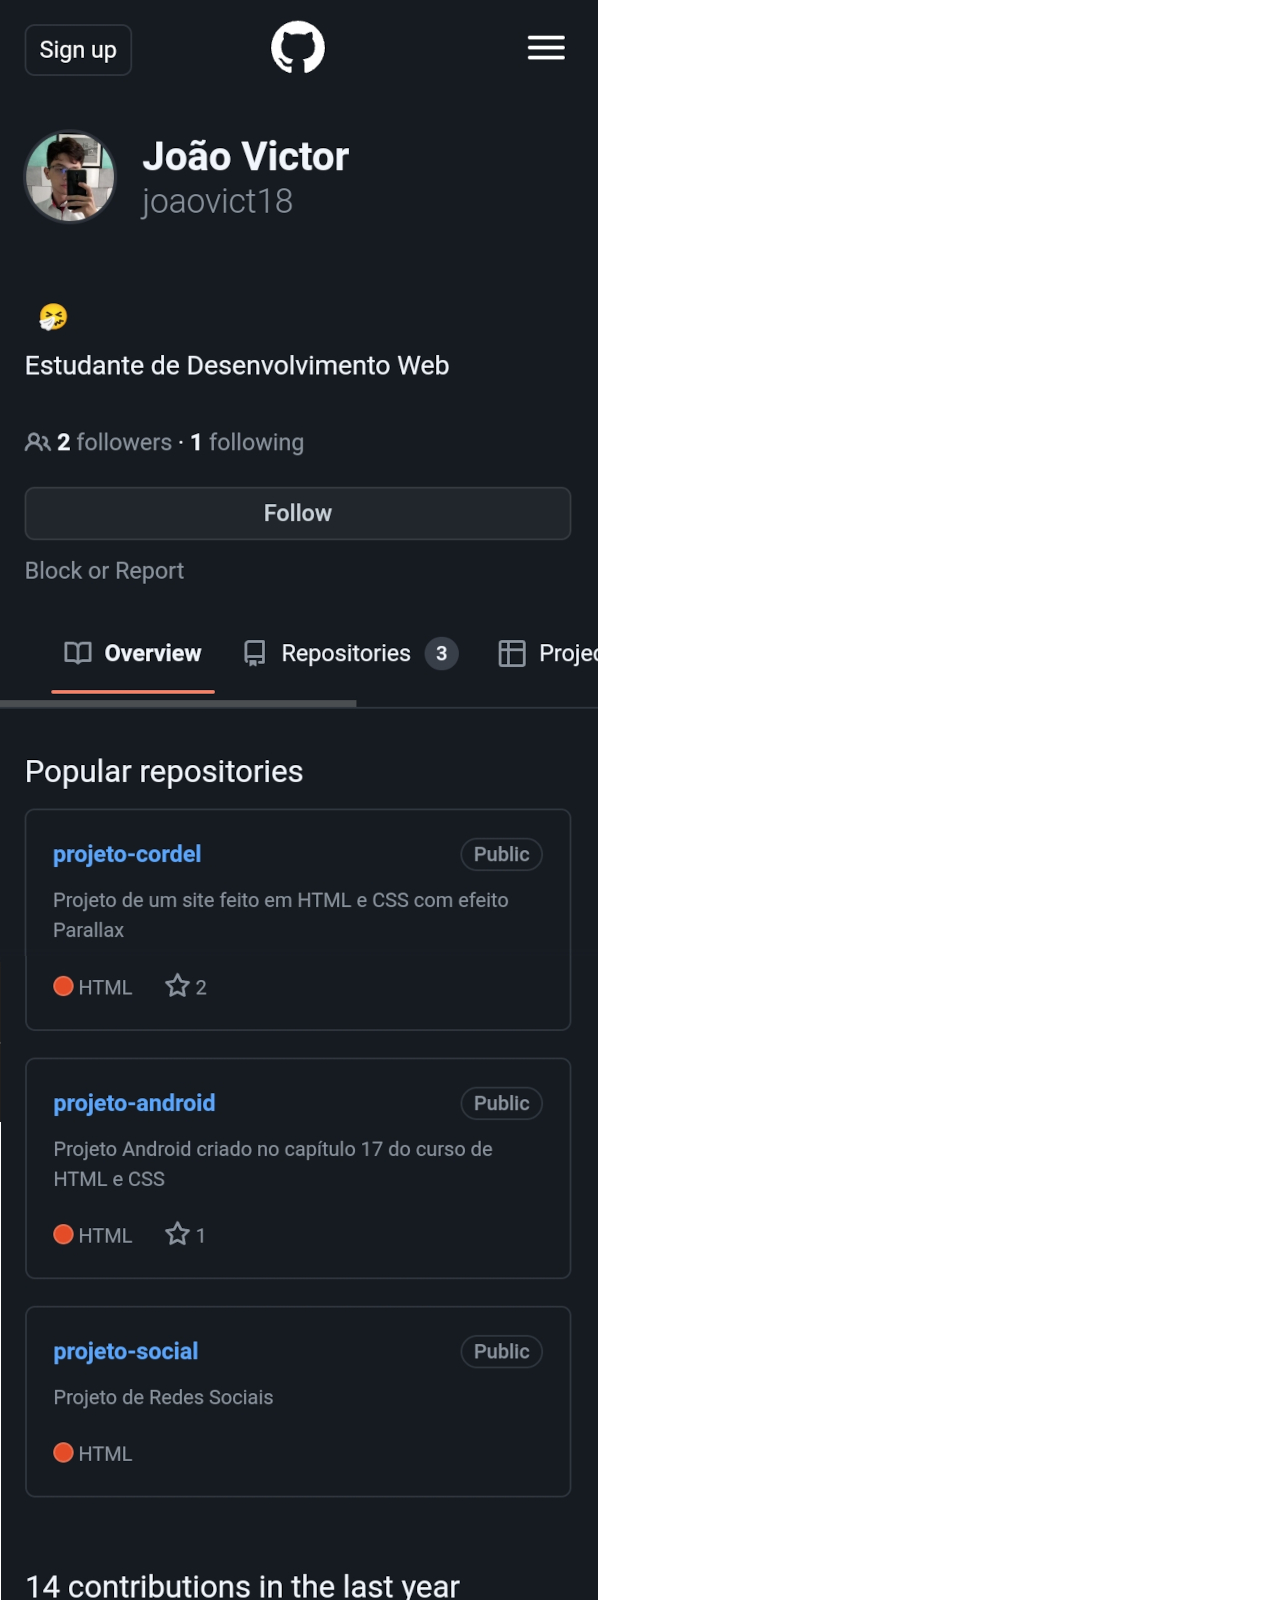
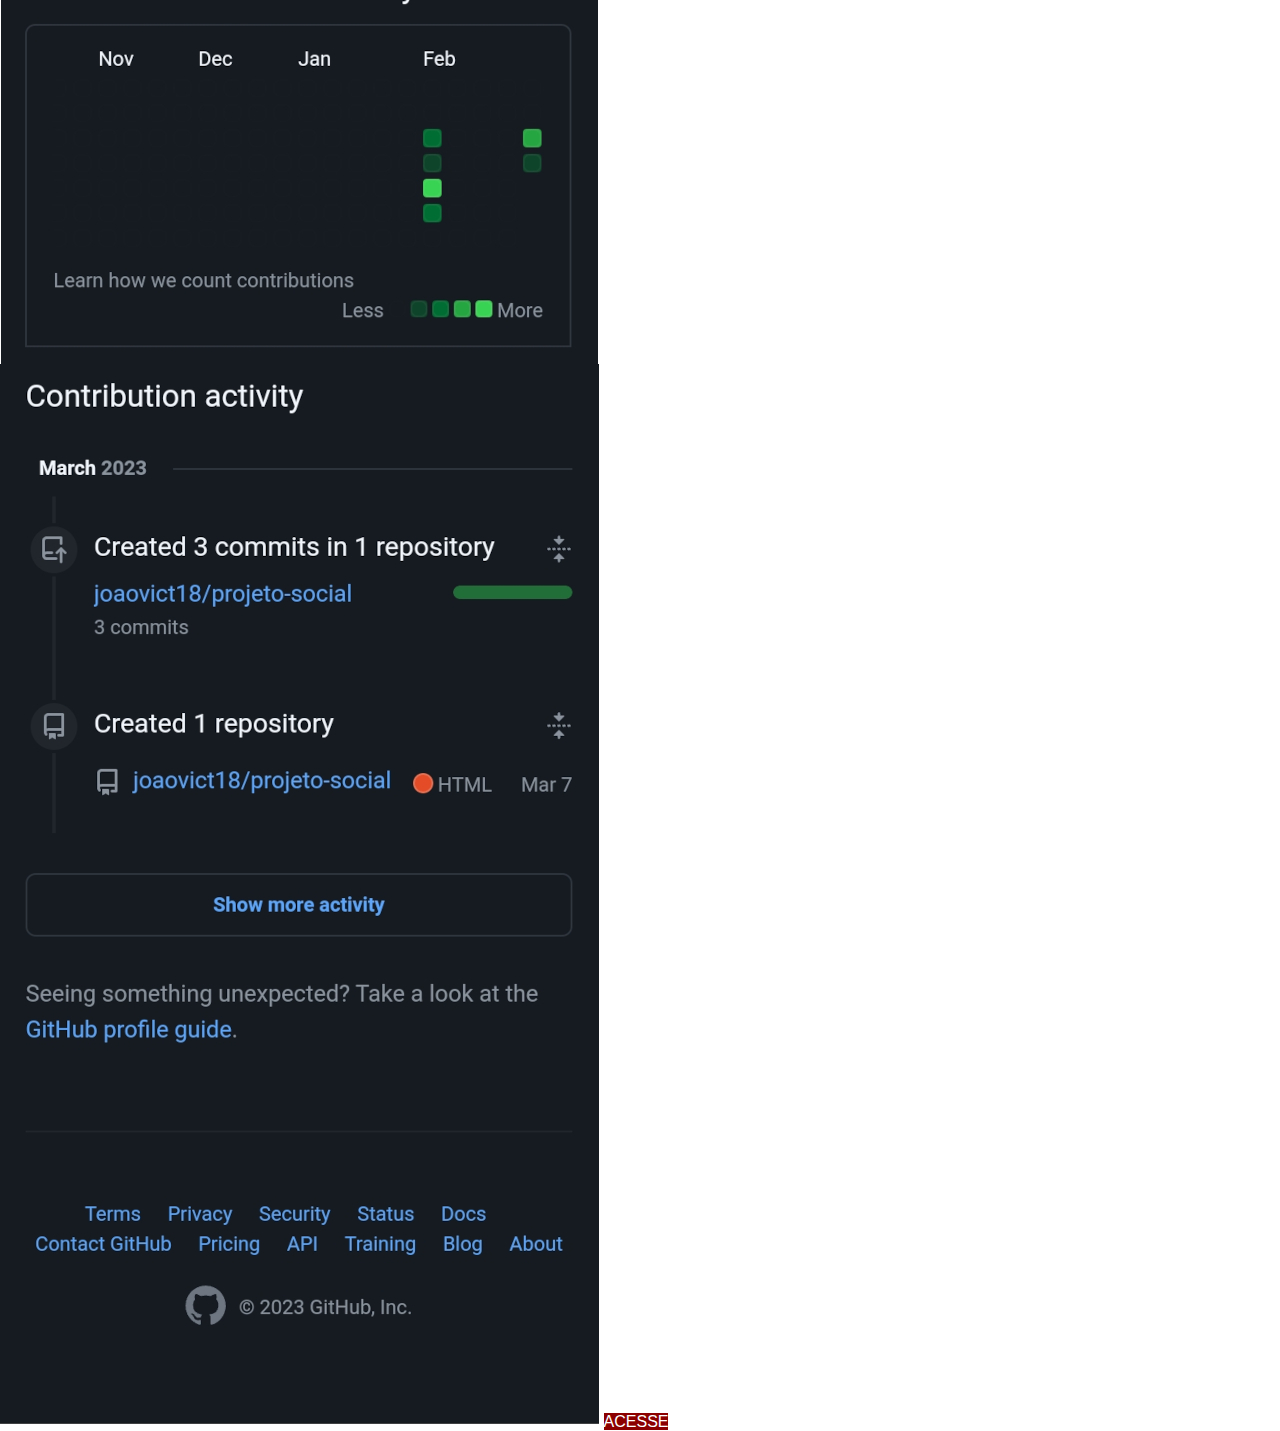
==== github.html @ 04f75be0 "adicionei as imagens" ====
<!DOCTYPE html>
<html lang="pt-br">
<head>
    <meta charset="UTF-8">
    <meta http-equiv="X-UA-Compatible" content="IE=edge">
    <meta name="viewport" content="width=device-width, initial-scale=1.0">
    <title>Github</title>
    <link rel="stylesheet" href="estilos/github.css">
</head>
<body>
    <img src="imagens/tela-github.jpg" alt="">
    <a href="github.com/joaovict18" target="_blank">ACESSE</a>
</body>
</html>
---- estilos/github.css ----
* {
    margin: 0px;
    padding: 0xp;
}

body {
    font-family: Arial, Helvetica, sans-serif;
    width: 100vw;
}

a {
    background-color: darkred;
    color: white;
    text-align: center;
    text-decoration: none;
    font-style: bold;
}
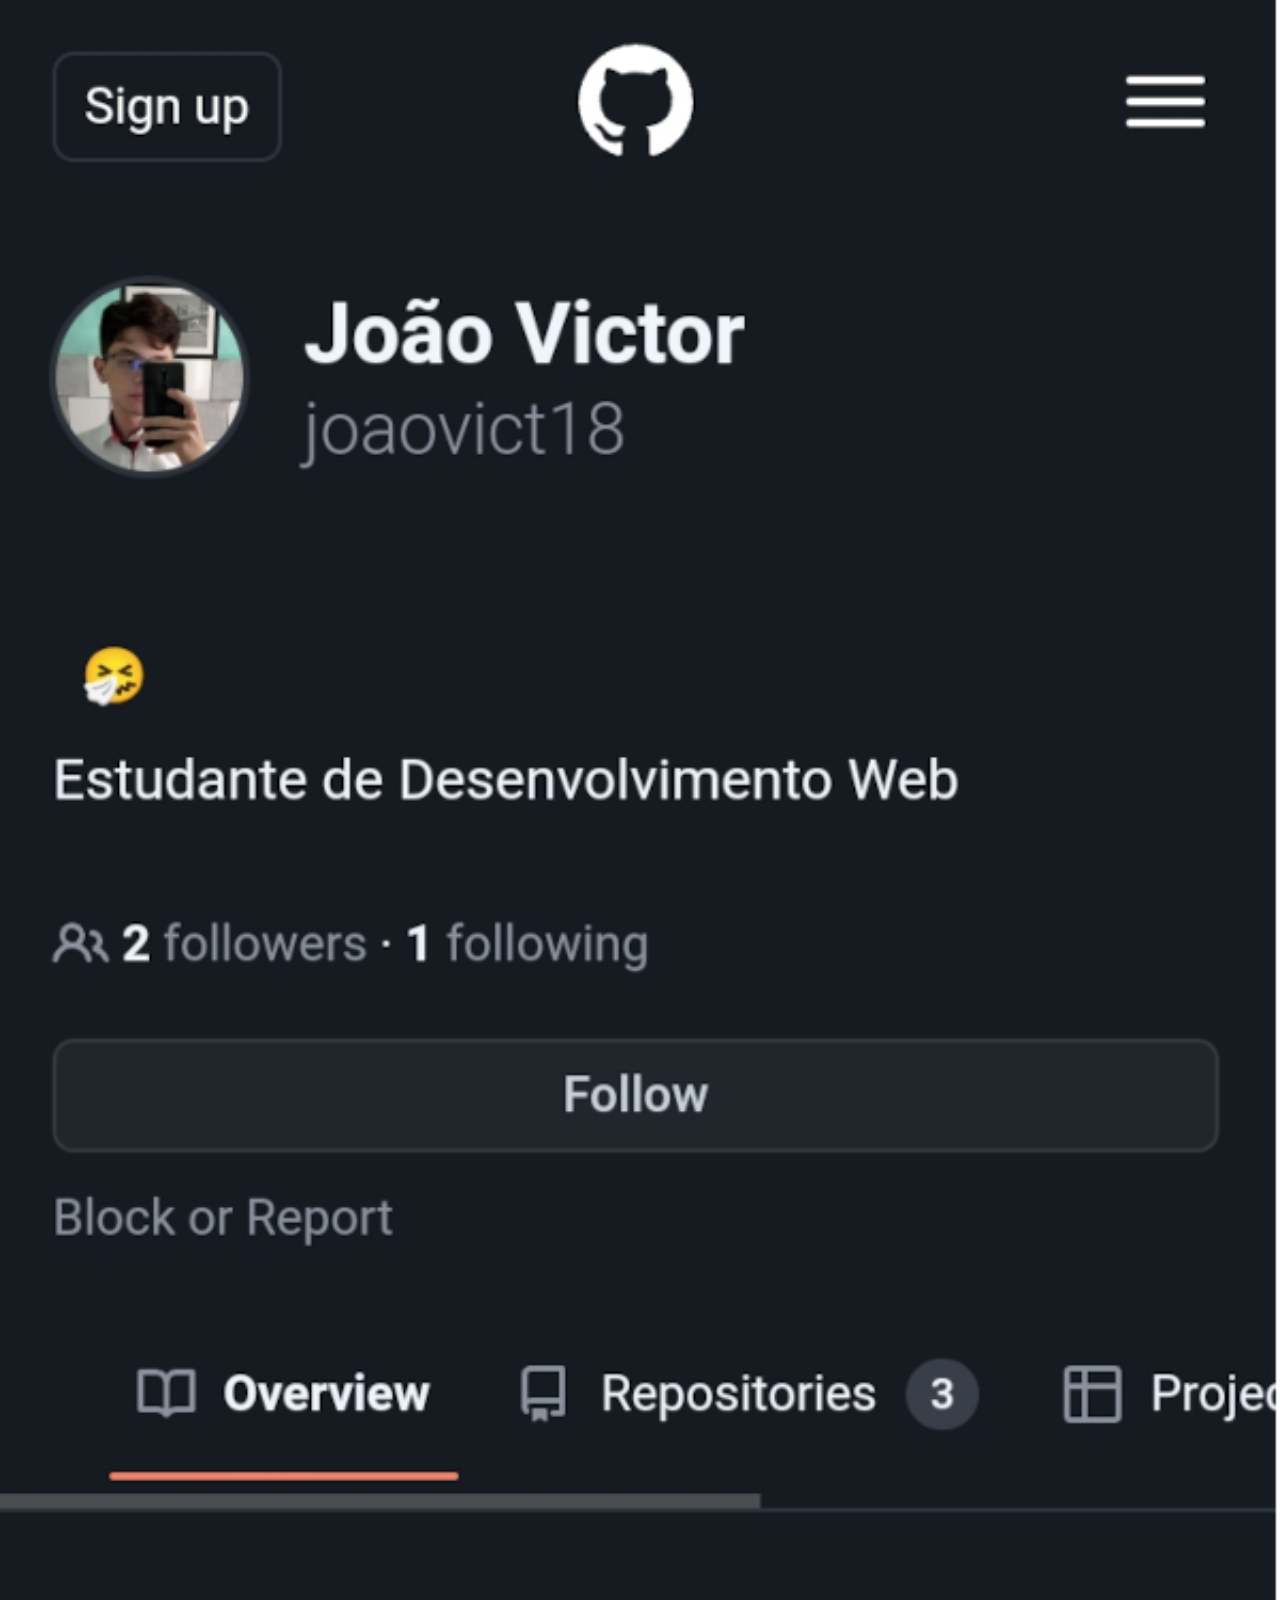
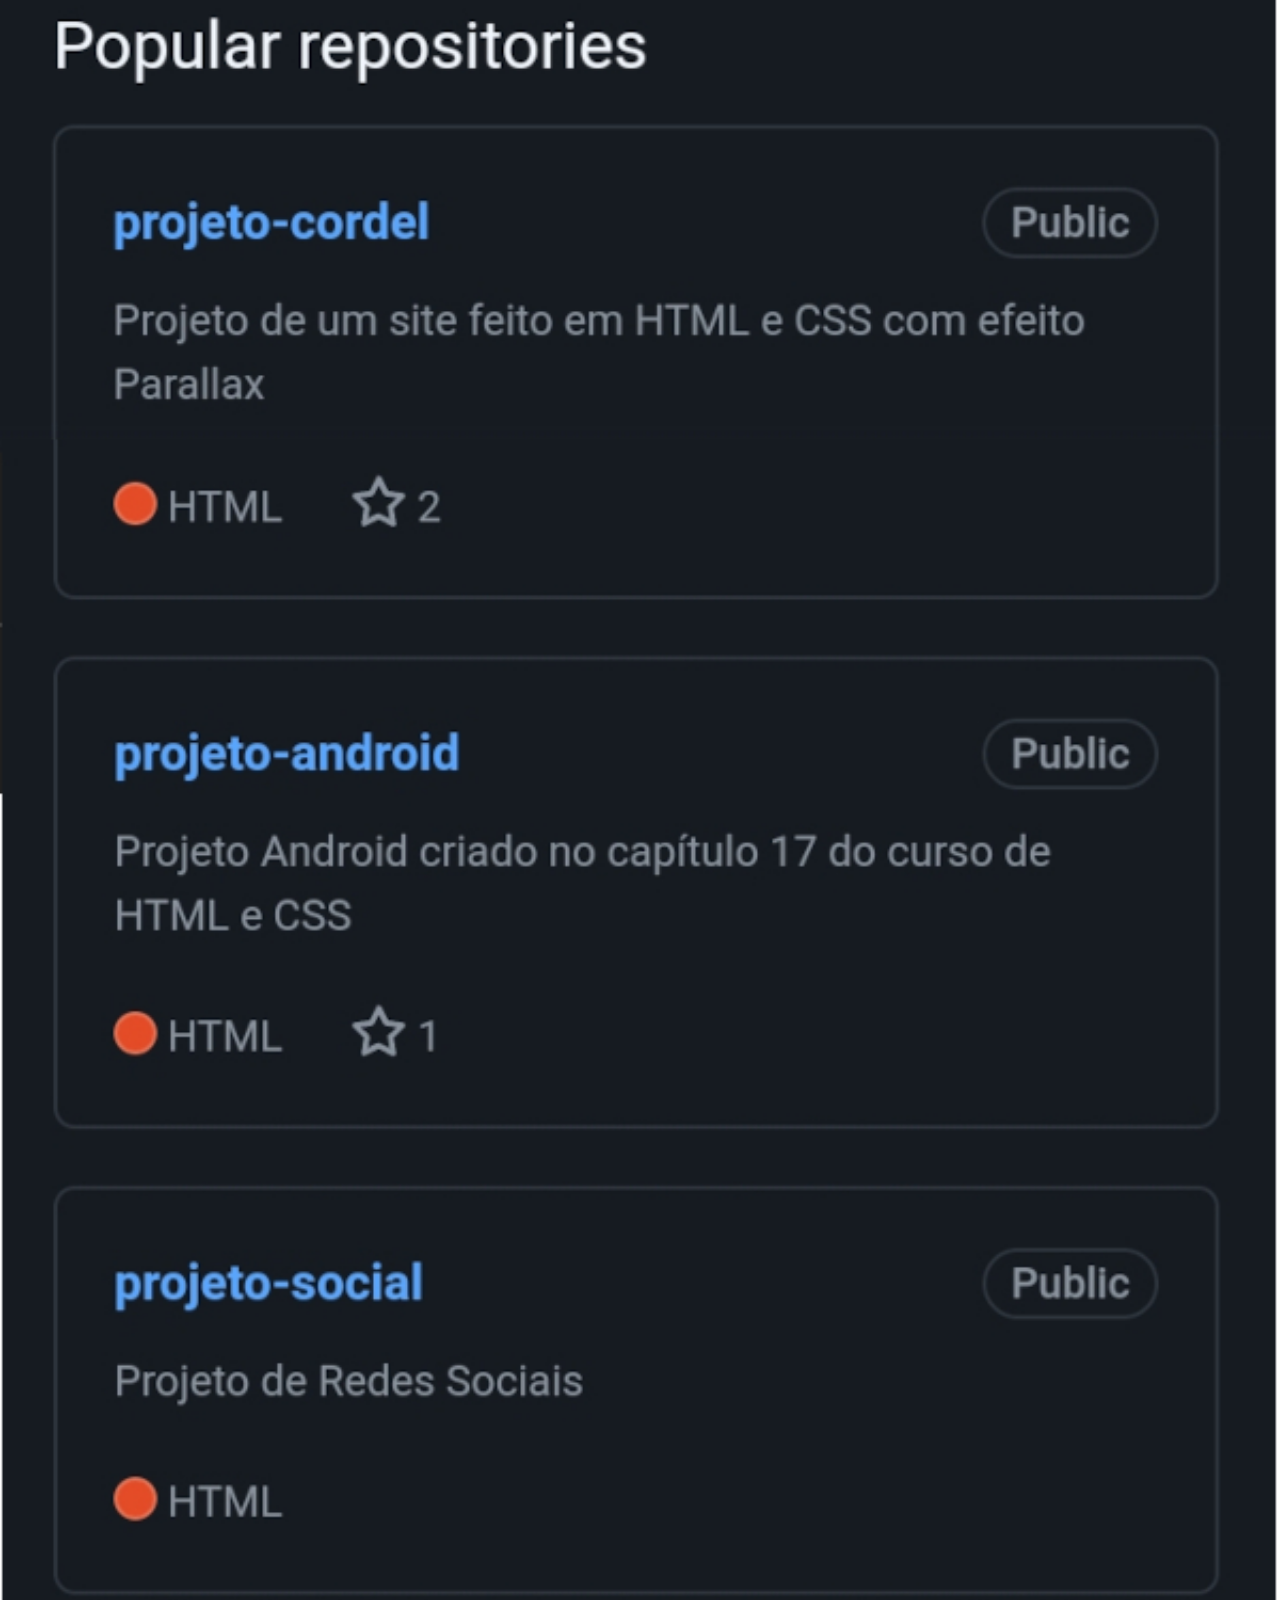
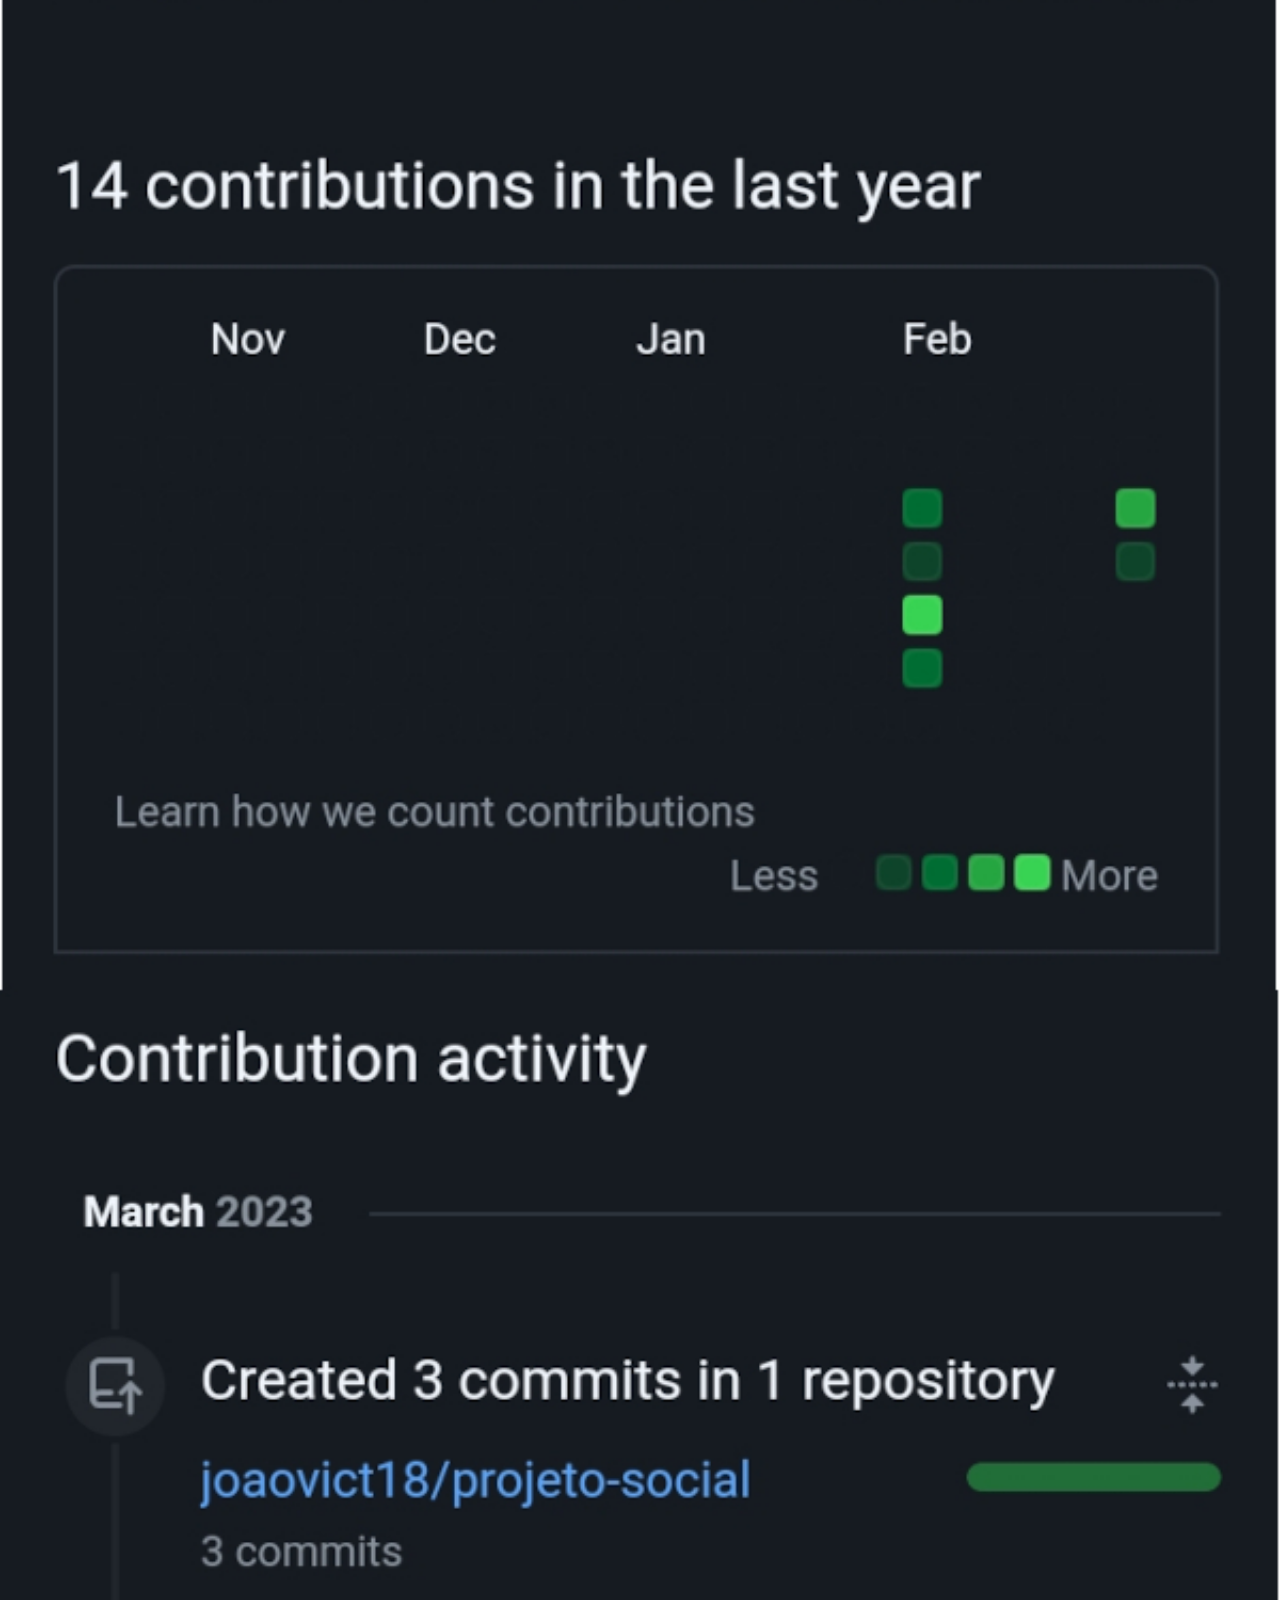
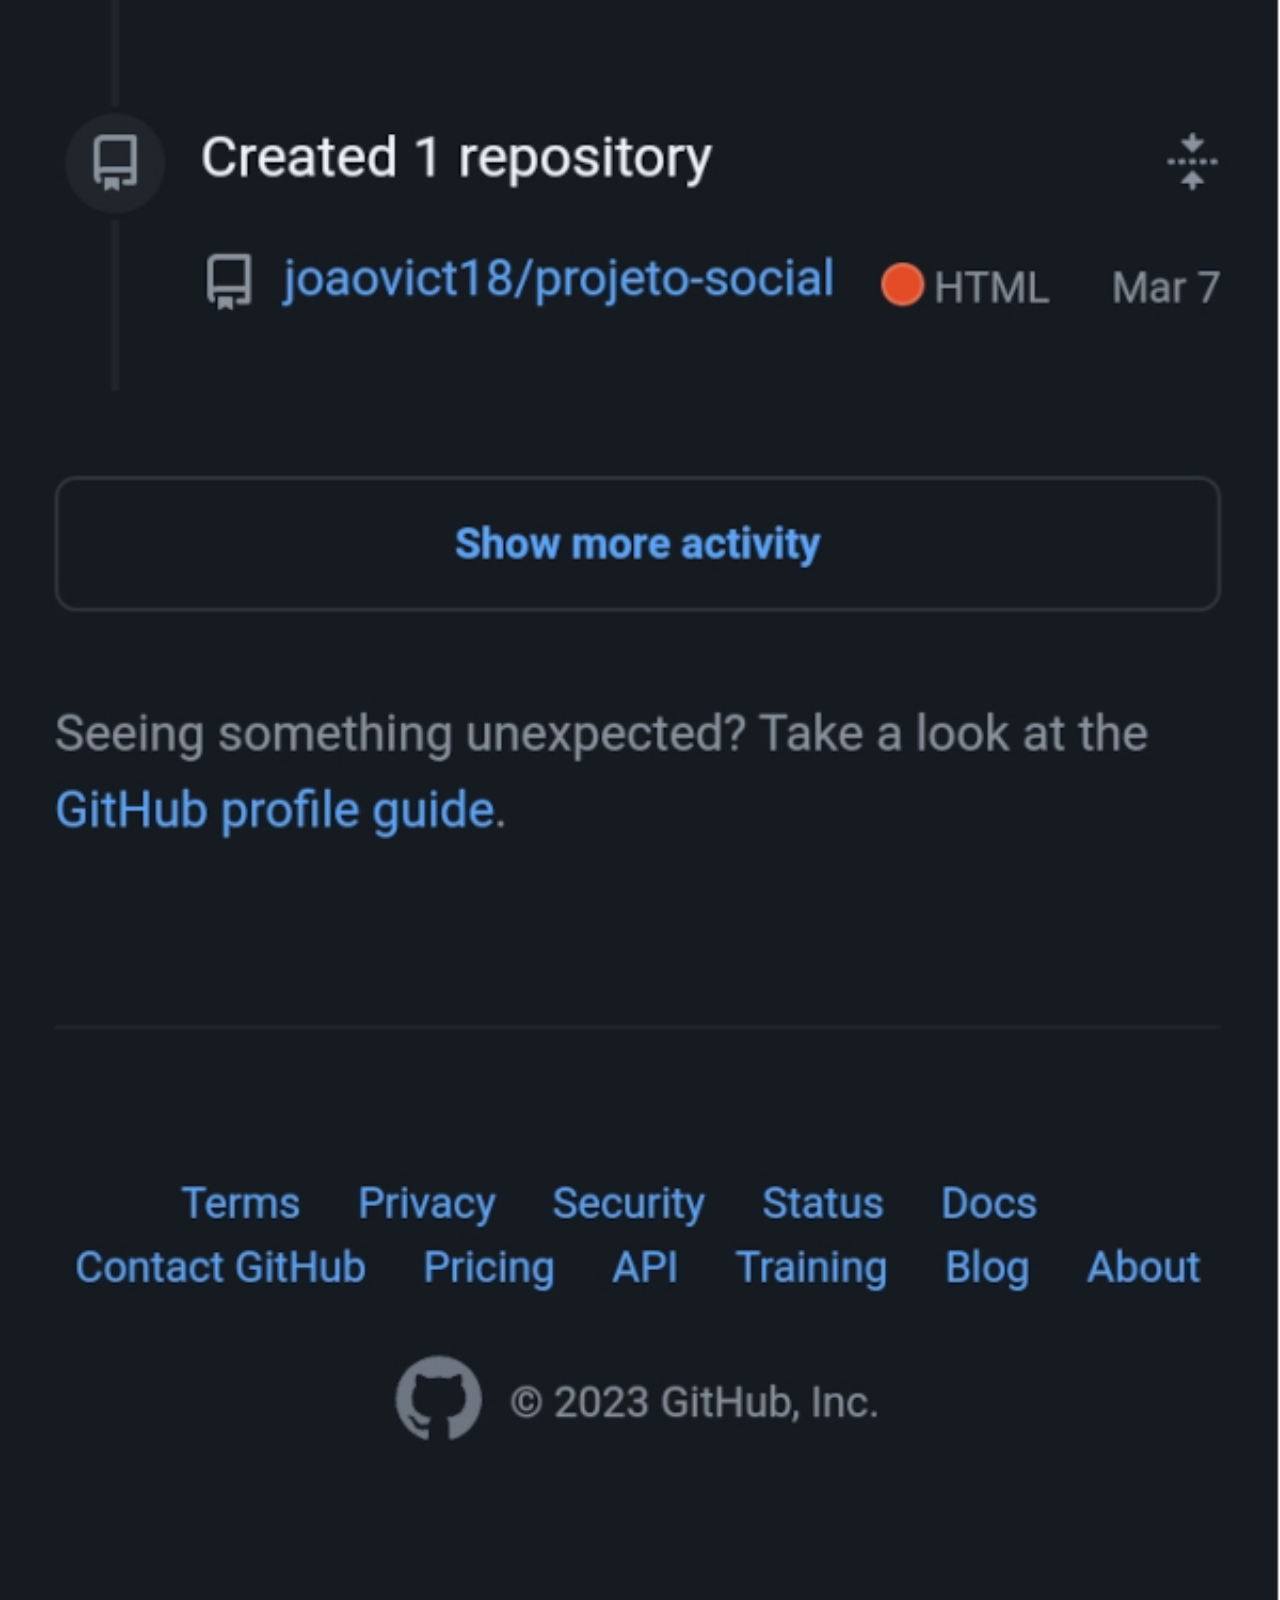
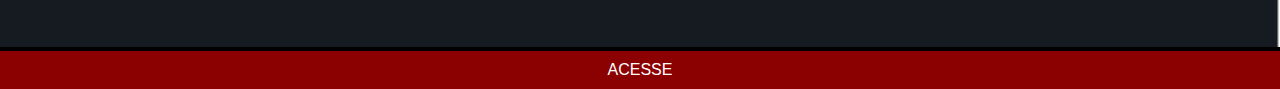
==== commit 7deffff0: "ajustes nas páginas e nos botões" ====
--- a/github.html
+++ b/github.html
@@ -6,9 +6,14 @@
     <meta name="viewport" content="width=device-width, initial-scale=1.0">
     <title>Github</title>
     <link rel="stylesheet" href="estilos/github.css">
+    <style>
+        body {
+            background-color: black;
+        }
+    </style>
 </head>
 <body>
     <img src="imagens/tela-github.jpg" alt="">
-    <a href="github.com/joaovict18" target="_blank">ACESSE</a>
+    <a href="https://github.com/joaovict18" target="_blank">ACESSE</a>
 </body>
 </html>--- a/estilos/github.css
+++ b/estilos/github.css
@@ -5,6 +5,10 @@
 
 body {
     font-family: Arial, Helvetica, sans-serif;
+    overflow-x: hidden;
+}
+
+img {
     width: 100vw;
 }
 
@@ -14,4 +18,10 @@
     text-align: center;
     text-decoration: none;
     font-style: bold;
+    display: block;
+    padding: 10px;
+}
+
+a:hover {
+    background-color: red;
 }